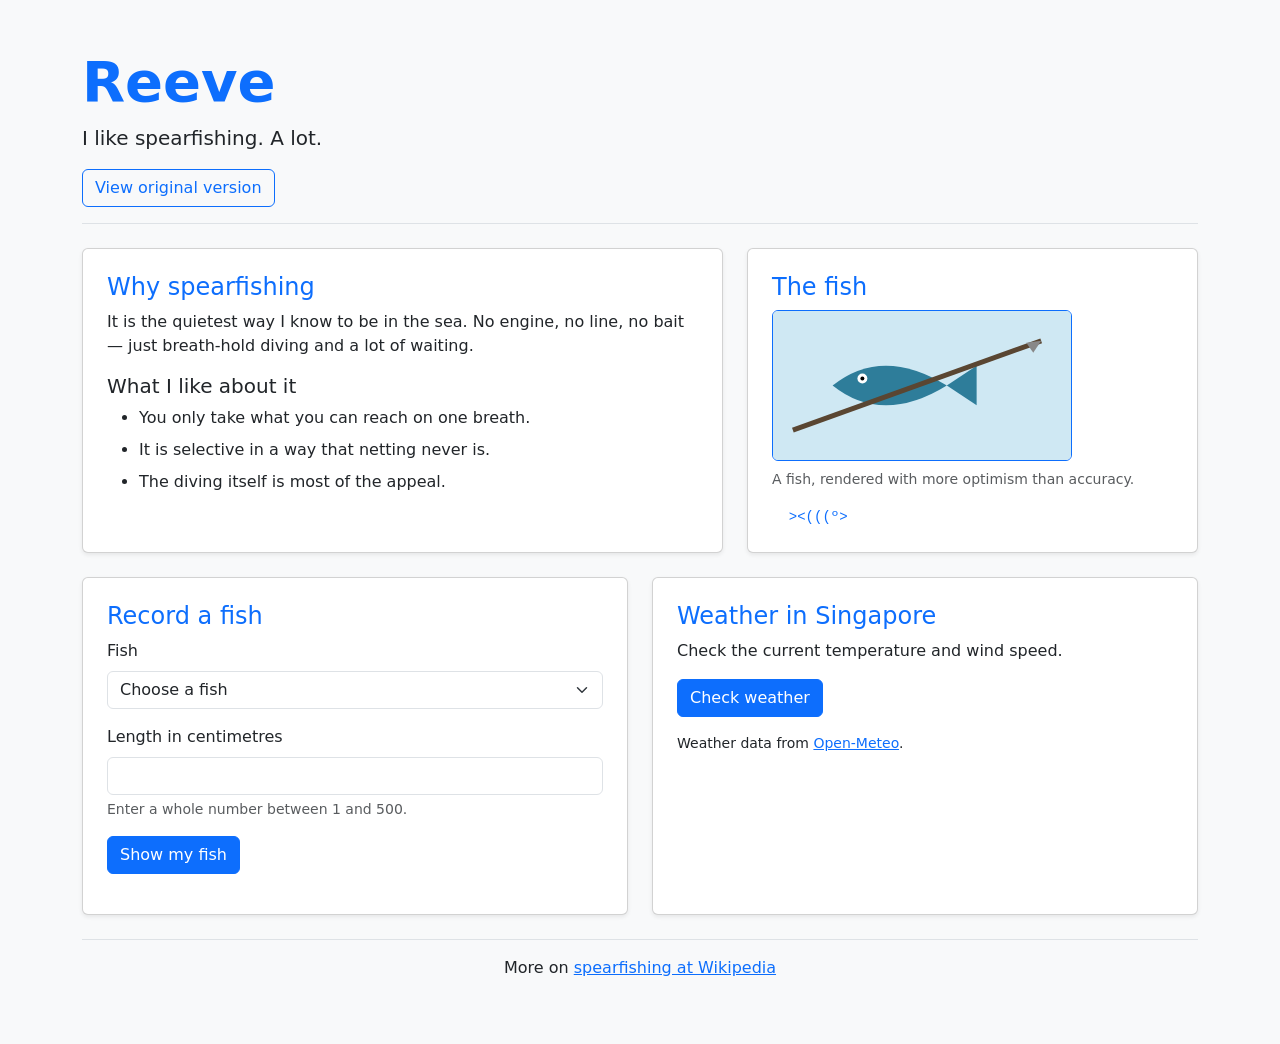
==== bootstrap/index.html @ e6a5f828 "Add separate Bootstrap recreation of spearfishing app" ====
<!DOCTYPE html>
<html lang="en">
<head>
  <meta charset="UTF-8">
  <meta name="viewport" content="width=device-width, initial-scale=1">
  <title>Reeve — Bootstrap Spearfishing</title>
  <link href="https://cdn.jsdelivr.net/npm/bootstrap@5.3.8/dist/css/bootstrap.min.css" rel="stylesheet" integrity="sha384-sRIl4kxILFvY47J16cr9ZwB07vP4J8+LH7qKQnuqkuIAvNWLzeN8tE5YBujZqJLB" crossorigin="anonymous">
  <script src="script.js" defer></script>
</head>
<body class="bg-body-tertiary">
  <a class="visually-hidden-focusable d-inline-block p-3" href="#main">Skip to main content</a>
  <div class="container py-4 py-md-5">
    <header class="border-bottom pb-3 mb-4">
      <h1 class="display-4 fw-bold text-primary">Reeve</h1>
      <p class="lead">I like spearfishing. A lot.</p>
      <a href="../" class="btn btn-outline-primary">View original version</a>
    </header>

    <main id="main" tabindex="-1">
      <div class="row g-4">
        <div class="col-12 col-md-7">
          <section class="card h-100 shadow-sm">
            <div class="card-body p-4">
              <h2 class="h4 text-primary">Why spearfishing</h2>
              <p>It is the quietest way I know to be in the sea. No engine, no line, no bait — just breath-hold diving and a lot of waiting.</p>
              <h3 class="h5">What I like about it</h3>
              <ul class="mb-0">
                <li class="mb-2">You only take what you can reach on one breath.</li>
                <li class="mb-2">It is selective in a way that netting never is.</li>
                <li>The diving itself is most of the appeal.</li>
              </ul>
            </div>
          </section>
        </div>
        <div class="col-12 col-md-5">
          <section class="card h-100 shadow-sm">
            <div class="card-body p-4">
              <h2 class="h4 text-primary">The fish</h2>
              <figure class="figure mb-0">
                <img class="figure-img img-fluid rounded border border-primary" src="fish.svg" alt="Simple line drawing of a fish, seen from the side" width="300" height="150">
                <figcaption class="figure-caption">A fish, rendered with more optimism than accuracy.</figcaption>
              </figure>
              <pre class="text-primary mt-3 mb-0" aria-label="ASCII art of a fish">  &gt;&lt;(((º&gt;</pre>
            </div>
          </section>
        </div>
        <div class="col-12 col-lg-6">
          <section class="card h-100 shadow-sm">
            <div class="card-body p-4">
              <h2 class="h4 text-primary">Record a fish</h2>
              <form id="fish-form">
                <div class="mb-3">
                  <label class="form-label" for="fish-name">Fish</label>
                  <select class="form-select" id="fish-name" name="fish" required>
                    <option value="">Choose a fish</option>
                    <option value="mackerel">Mackerel</option>
                    <option value="bass">Bass</option>
                    <option value="pollock">Pollock</option>
                  </select>
                </div>
                <div class="mb-3">
                  <label class="form-label" for="fish-length">Length in centimetres</label>
                  <input class="form-control" id="fish-length" name="length" type="number" min="1" max="500" step="1" aria-describedby="length-help" required>
                  <div id="length-help" class="form-text">Enter a whole number between 1 and 500.</div>
                </div>
                <button class="btn btn-primary" type="submit">Show my fish</button>
              </form>
              <p id="fish-result" class="mt-3 mb-0" role="status"></p>
            </div>
          </section>
        </div>
        <div class="col-12 col-lg-6">
          <section class="card h-100 shadow-sm">
            <div class="card-body p-4">
              <h2 class="h4 text-primary">Weather in Singapore</h2>
              <p>Check the current temperature and wind speed.</p>
              <button class="btn btn-primary" id="weather-button" type="button">Check weather</button>
              <p id="weather-status" class="mt-3" role="status"></p>
              <p class="small mb-0">Weather data from <a href="https://open-meteo.com/">Open-Meteo</a>.</p>
            </div>
          </section>
        </div>
      </div>
      <noscript><p class="alert alert-warning mt-4">Turn on JavaScript to use the fish summary and weather features.</p></noscript>
    </main>
    <footer class="text-center mt-4 pt-3 border-top">
      <p>More on <a href="https://en.wikipedia.org/wiki/Spearfishing">spearfishing at Wikipedia</a></p>
    </footer>
  </div>
</body>
</html>
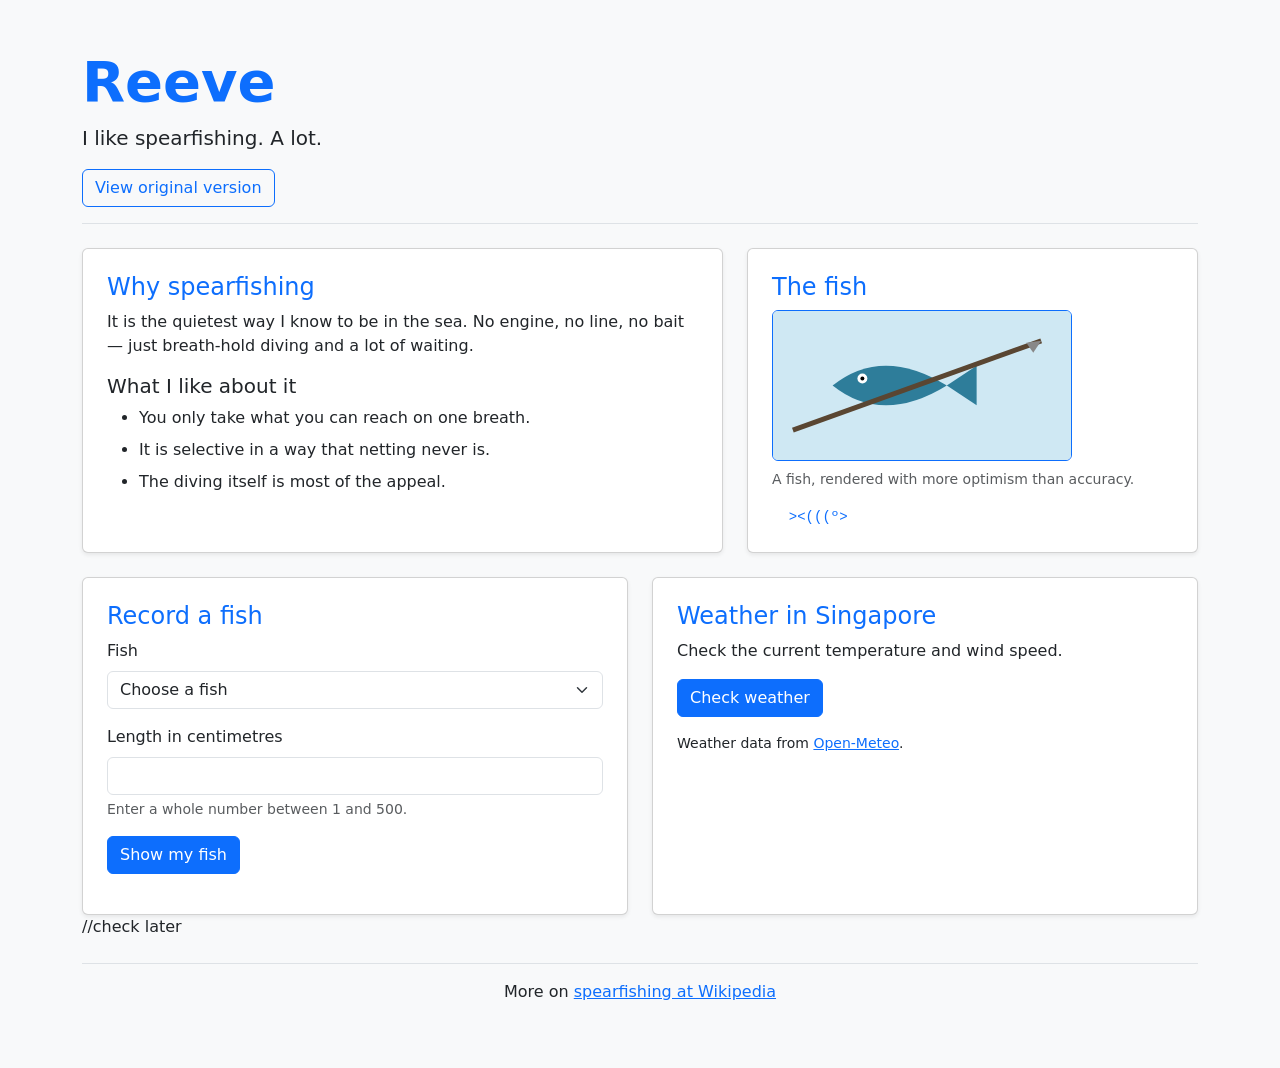
==== commit ba5df957: "Update index.html" ====
--- a/bootstrap/index.html
+++ b/bootstrap/index.html
@@ -3,10 +3,12 @@
 <head>
   <meta charset="UTF-8">
   <meta name="viewport" content="width=device-width, initial-scale=1">
-  <title>Reeve — Bootstrap Spearfishing</title>
+  <title>Reeve — Bootstrap Spearfishing...</title>
   <link href="https://cdn.jsdelivr.net/npm/bootstrap@5.3.8/dist/css/bootstrap.min.css" rel="stylesheet" integrity="sha384-sRIl4kxILFvY47J16cr9ZwB07vP4J8+LH7qKQnuqkuIAvNWLzeN8tE5YBujZqJLB" crossorigin="anonymous">
   <script src="script.js" defer></script>
 </head>
+
+
 <body class="bg-body-tertiary">
   <a class="visually-hidden-focusable d-inline-block p-3" href="#main">Skip to main content</a>
   <div class="container py-4 py-md-5">
@@ -83,6 +85,7 @@
       </div>
       <noscript><p class="alert alert-warning mt-4">Turn on JavaScript to use the fish summary and weather features.</p></noscript>
     </main>
+    //check later
     <footer class="text-center mt-4 pt-3 border-top">
       <p>More on <a href="https://en.wikipedia.org/wiki/Spearfishing">spearfishing at Wikipedia</a></p>
     </footer>
